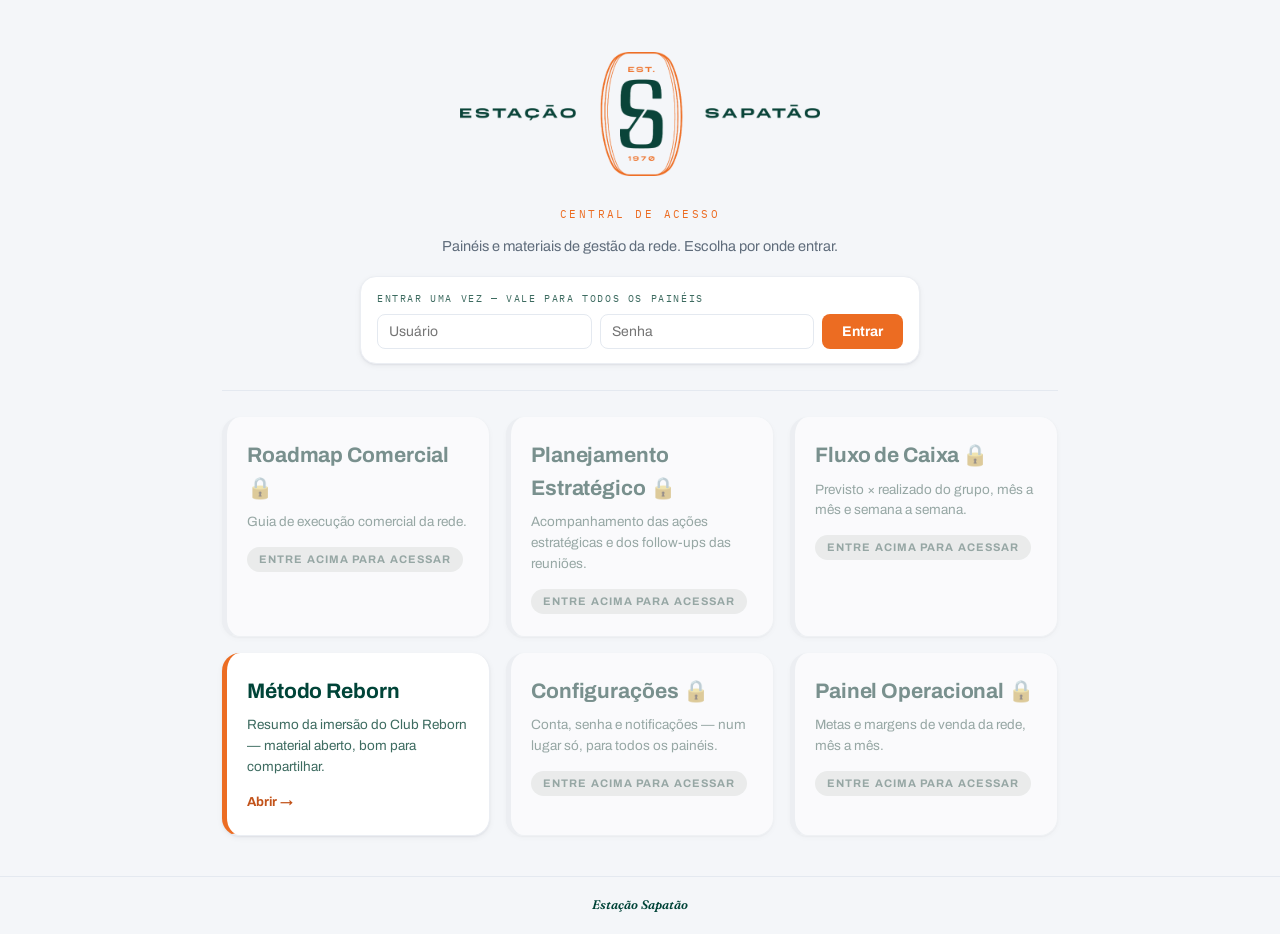
==== index.html @ 2bbc705a "feat: substitui o Painel Operacional por metas e margens do Argo Nova página com login (SAPATAO_APP=" ====
<!DOCTYPE html>
<html lang="pt-BR">
<head>
<meta charset="UTF-8">
<meta name="viewport" content="width=device-width, initial-scale=1.0">
<meta name="color-scheme" content="light">
<meta name="theme-color" content="#004438">
<title>Estação Sapatão — Central</title>
<link rel="manifest" href="manifest.json">
<link rel="apple-touch-icon" href="apple-touch-icon.png">
<meta name="apple-mobile-web-app-capable" content="yes">
<meta name="apple-mobile-web-app-status-bar-style" content="default">
<meta name="apple-mobile-web-app-title" content="Estação Sapatão">
<link rel="icon" href="data:image/svg+xml,%3Csvg xmlns=%22http://www.w3.org/2000/svg%22 viewBox=%220 0 512 512%22%3E %3Cdefs%3E %3ClinearGradient id=%22bg%22 x1=%220%22 y1=%220%22 x2=%221%22 y2=%221%22%3E %3Cstop offset=%220%22 stop-color=%22%230B5748%22/%3E %3Cstop offset=%221%22 stop-color=%22%2300332A%22/%3E %3C/linearGradient%3E %3C/defs%3E %3Crect width=%22512%22 height=%22512%22 fill=%22url(%23bg)%22/%3E %3C%21-- bussola: agulha laranja apontando o norte --%3E %3Ccircle cx=%22256%22 cy=%22256%22 r=%22164%22 fill=%22none%22 stroke=%22%23F5F3EC%22 stroke-width=%2230%22 opacity=%220.85%22/%3E %3Cpolygon points=%22256,110 312,256 200,256%22 fill=%22%23EC6C22%22/%3E %3Cpolygon points=%22256,402 200,256 312,256%22 fill=%22%23F5F3EC%22 opacity=%220.8%22/%3E %3Ccircle cx=%22256%22 cy=%22256%22 r=%2224%22 fill=%22%2300332A%22/%3E %3C/svg%3E">
<script>window.SAPATAO_APP='central';</script>
<script src="roadmap/auth.js"></script>
<link rel="preconnect" href="https://fonts.googleapis.com">
<link href="https://fonts.googleapis.com/css2?family=Fraunces:ital,opsz,wght@0,9..144,600;1,9..144,600&family=Archivo:wght@400;500;600;700&family=IBM+Plex+Mono:wght@600&display=swap" rel="stylesheet">
<style>
:root{
  color-scheme:light;
  --fundo:#EBEBEA;--card:#FFFFFF;--verde:#004438;--verde-suave:#3D6B60;
  --laranja:#EC6C22;--laranja-escuro:#C2531A;--linha:#D8D8D3;
}
*{margin:0;padding:0;box-sizing:border-box}
body{font-family:'Archivo',sans-serif;background:var(--fundo);color:var(--verde);line-height:1.55;font-size:15.5px;min-height:100vh;display:flex;flex-direction:column}
.wrap{max-width:880px;margin:0 auto;padding:44px 22px 40px;width:100%;flex:1}
.logo{display:block;width:min(360px,82%);height:auto;margin:8px auto 30px}
.eyebrow{font-family:'IBM Plex Mono',monospace;font-size:11px;letter-spacing:.22em;text-transform:uppercase;color:var(--laranja);margin-bottom:12px;text-align:center}
h1{font-family:'Fraunces',serif;font-weight:600;font-size:clamp(30px,4.6vw,46px);line-height:1.08}
h1 span{color:var(--laranja);font-style:italic}
.sub{color:var(--verde-suave);margin-top:12px;max-width:560px;font-size:14.5px;margin-left:auto;margin-right:auto;text-align:center}
.faixa{height:1px;background:var(--linha);margin:26px 0}
.login-box{background:var(--card);border:1px solid var(--linha);border-radius:12px;padding:14px 16px;margin:18px auto 0;max-width:560px}
.login-box .l{font-family:'IBM Plex Mono',monospace;font-size:10px;letter-spacing:.16em;text-transform:uppercase;color:var(--verde-suave);margin-bottom:8px}
.login-linha{display:flex;gap:8px;flex-wrap:wrap}
.login-linha input{flex:1;min-width:130px;font-family:'Archivo',sans-serif;font-size:14px;border:1px solid var(--linha);border-radius:8px;padding:9px 11px;background:#fff;color:var(--verde)}
.login-linha input:focus{outline:2px solid var(--laranja);outline-offset:1px}
.login-linha button{font-family:'Archivo',sans-serif;font-weight:700;font-size:14px;color:#fff;background:var(--laranja);border:none;border-radius:8px;padding:9px 20px;cursor:pointer}
.login-linha button:hover{background:var(--laranja-escuro)}
.login-erro{color:#8C1D18;font-size:12.5px;margin-top:8px;display:none}
.login-erro.on{display:block}
a.card.card-sem{opacity:.55;filter:grayscale(.4);pointer-events:none;border-left-color:var(--linha)}
a.card.card-sem .go{display:none}
a.card .selo-sem{display:inline-block;margin-top:14px;font-weight:700;font-size:11px;letter-spacing:.1em;text-transform:uppercase;color:var(--verde-suave);background:#E3E3E0;border-radius:20px;padding:4px 12px}
.login-ok{display:flex;align-items:center;gap:10px;flex-wrap:wrap;font-size:14px}
.login-ok[hidden],.login-box [hidden]{display:none!important}
.sino-central{position:fixed;top:16px;right:16px;z-index:70;background:#fff;border:1px solid #E4E9F0;border-radius:12px;padding:9px 11px;cursor:pointer;color:#16211C;box-shadow:0 1px 4px rgba(20,30,45,.08)}
.sino-central:hover{background:#F4F6F8}
.sino-central[hidden]{display:none}
.sino-central svg{display:block}
.login-ok .sair{font-weight:700;font-size:12.5px;color:#8C1D18;background:none;border:1px solid #E8B3AE;border-radius:14px;padding:4px 12px;cursor:pointer}
.cards{display:grid;grid-template-columns:repeat(auto-fit,minmax(260px,1fr));gap:16px;margin-top:8px}
a.card{display:block;background:var(--card);border:1px solid var(--linha);border-radius:12px;padding:22px 20px;text-decoration:none;color:var(--verde);transition:transform .15s,box-shadow .15s;border-top:4px solid var(--laranja)}
a.card:hover{transform:translateY(-3px);box-shadow:0 10px 24px rgba(0,20,15,.12)}
a.card .t{font-family:'Fraunces',serif;font-weight:600;font-size:21px;margin-bottom:8px}
a.card .d{color:var(--verde-suave);font-size:13.5px}
a.card .go{display:inline-block;margin-top:14px;font-weight:700;font-size:13px;color:var(--laranja-escuro)}
.card-off{display:block;background:var(--card);border:1px solid var(--linha);border-radius:12px;padding:22px 20px;color:var(--verde-suave);border-top:4px solid var(--linha);opacity:.75}
.card-off .t{font-family:'Fraunces',serif;font-weight:600;font-size:21px;margin-bottom:8px;color:var(--verde-suave)}
.card-off .d{font-size:13.5px}
.card-off .selo{display:inline-block;margin-top:14px;font-weight:700;font-size:11px;letter-spacing:.1em;text-transform:uppercase;color:var(--verde-suave);background:#E3E3E0;border-radius:20px;padding:4px 12px}
footer{color:var(--verde-suave);padding:18px 22px;font-size:12.5px;border-top:1px solid var(--linha);text-align:center}
footer i{font-family:'Fraunces',serif;font-weight:600;color:var(--verde)}
@media (max-width:600px){
  .wrap{padding:28px 16px 32px}
  .logo{width:min(280px,86%);margin:4px auto 24px}
  .eyebrow{font-size:10px;letter-spacing:.16em}
  .sub{font-size:14px}
  .faixa{margin:20px 0}
  a.card{padding:18px 16px}
  a.card .t{font-size:19px}
}
</style>
<link rel="stylesheet" href="tema.css">
</head>
<body>
<div class="wrap">
  <img class="logo" src="[data-uri]" alt="Estação Sapatão">
  <div class="eyebrow">Central de acesso</div>
  <p class="sub">Painéis e materiais de gestão da rede. Escolha por onde entrar.</p>
  <div class="login-box" id="login-box">
    <div class="l" id="login-titulo">Entrar uma vez — vale para todos os painéis</div>
    <div id="login-form">
      <div class="login-linha">
        <input type="text" id="lg-user" placeholder="Usuário" autocomplete="username" autocapitalize="none" spellcheck="false">
        <input type="password" id="lg-senha" placeholder="Senha" autocomplete="current-password">
        <button type="button" id="lg-entrar">Entrar</button>
      </div>
      <div class="login-erro" id="lg-erro">Usuário ou senha incorretos. Tente de novo.</div>
    </div>
    <div class="login-ok" id="login-ok" hidden>
      <span>Conectado como <b id="lg-nome">—</b></span>
      <button type="button" class="sair" onclick="window.sapataoSair()">Sair</button>
    </div>
  </div>
  <div class="faixa"></div>
  <div class="cards">
    <a class="card" href="roadmap/guia.html">
      <div class="t">Roadmap Comercial &#128274;</div>
      <div class="d">Guia de execução comercial da rede.</div>
      <span class="go">Entrar →</span>
    </a>
    <a class="card" href="estrategia/">
      <div class="t">Planejamento Estratégico &#128274;</div>
      <div class="d">Acompanhamento das ações estratégicas e dos follow-ups das reuniões.</div>
      <span class="go">Entrar →</span>
    </a>
    <a class="card" href="fluxo/">
      <div class="t">Fluxo de Caixa &#128274;</div>
      <div class="d">Previsto &times; realizado do grupo, mês a mês e semana a semana.</div>
      <span class="go">Entrar →</span>
    </a>
    <a class="card" href="roadmap/resumo.html">
      <div class="t">Método Reborn</div>
      <div class="d">Resumo da imersão do Club Reborn — material aberto, bom para compartilhar.</div>
      <span class="go">Abrir →</span>
    </a>
    <a class="card" href="configuracoes/">
      <div class="t">Configurações &#128274;</div>
      <div class="d">Conta, senha e notificações — num lugar só, para todos os painéis.</div>
      <span class="go">Entrar →</span>
    </a>
    <a class="card" href="painel-operacional.html">
      <div class="t">Painel Operacional &#128274;</div>
      <div class="d">Metas e margens de venda da rede, mês a mês.</div>
      <span class="go">Entrar &rarr;</span>
    </a>
  </div>
</div>
<button type="button" class="sino-central" id="sino-central" hidden aria-label="Notificações" title="Notificações"><svg width="16" height="16" viewBox="0 0 24 24" fill="none" stroke="currentColor" stroke-width="2" stroke-linecap="round" stroke-linejoin="round" aria-hidden="true" style="display:block"><path d="M18 8A6 6 0 0 0 6 8c0 7-3 9-3 9h18s-3-2-3-9"/><path d="M13.73 21a2 2 0 0 1-3.46 0"/></svg><span class="sino-dot" hidden>0</span></button>
<div class="notif-scrim" id="notif-scrim"></div>
<div class="notif-pane" id="notif-pane" role="dialog" aria-label="Notificações">
  <div class="notif-head"><h2>Notificações</h2><button type="button" class="notif-x" id="notif-x" aria-label="Fechar">&#10005;</button></div>
  <div class="notif-lista" id="notif-lista"><div class="notif-vazio">Carregando&hellip;</div></div>
  <div class="notif-pe"><a href="configuracoes/#notificacoes">Ativar as notificações neste aparelho &rarr;</a></div>
</div>
<footer><i>Estação Sapatão</i></footer>
<script>
(function(){
const A=window.sapataoAuth;
const form=document.getElementById('login-form'),ok=document.getElementById('login-ok');
function pinta(){
  const logado=A&&A.user;
  form.hidden=!!logado;ok.hidden=!logado;
  document.getElementById('login-titulo').textContent=logado?'Sessão ativa em todos os painéis':'Entrar uma vez — vale para todos os painéis';
  if(logado)document.getElementById('lg-nome').textContent=A.user.nome;
  aplicaAcessoCards();
}
/* cartões com cadeado: deslogado, ficam esmaecidos pedindo o login;
   logado, só esmaece o painel sem permissão (Método Reborn é sempre aberto) */
function aplicaAcessoCards(){
  const logado=!!(A&&A.user);
  [['roadmap/guia.html','roadmap'],['estrategia/','pe'],['fluxo/','fluxo'],['painel-operacional.html','operacional'],['configuracoes/','config']].forEach(function(par){
    const card=document.querySelector('a.card[href="'+par[0]+'"]');
    if(!card)return;
    const sem=!logado||(par[1]!=='config'&&!A.temAcesso(par[1]));
    card.classList.toggle('card-sem',sem);
    let selo=card.querySelector('.selo-sem');
    if(sem){
      if(!selo){selo=document.createElement('span');selo.className='selo-sem';card.appendChild(selo);}
      selo.textContent=logado?'Sem acesso — fale com o administrador':'Entre acima para acessar';
    }else if(selo)selo.remove();
  });
}
async function entrar(){
  const u=document.getElementById('lg-user').value,s=document.getElementById('lg-senha').value;
  const erro=document.getElementById('lg-erro');
  erro.classList.remove('on');
  const user=await A.login(u,s);
  if(!user){erro.classList.add('on');return;}
  document.getElementById('lg-senha').value='';
  pintaTudo();
  /* baixa a chave de publicação e a chave dos dados para este aparelho */
  try{await window.sapataoChave.busca();await window.sapataoCofre.baixaDekPeloToken();}catch(e){}
  evCache=null;pintaSinoCentral();
}
document.getElementById('lg-entrar').addEventListener('click',entrar);
document.getElementById('lg-senha').addEventListener('keydown',e=>{if(e.key==='Enter')entrar();});

/* ============ Sino da central: notificações dos dois painéis ============ */
const sinoBtn=document.getElementById('sino-central');
const notifPane=document.getElementById('notif-pane'),notifScrim=document.getElementById('notif-scrim'),notifLista=document.getElementById('notif-lista');
const API_RAIZ='https://api.github.com/repos/samuelfelipe-sketch/painel-estacao-operacional/contents/';
const LSN_PE='sapatao-notif-vistos-v1',LSN_RC='sapatao-notif-roadmap-vistos-v1';
function b64d(s){return decodeURIComponent(escape(atob(s.replace(/\s/g,''))));}
function escN(s){return (s||'').replace(/&/g,'&amp;').replace(/</g,'&lt;').replace(/>/g,'&gt;').replace(/"/g,'&quot;');}
function fmtN(iso){if(!iso)return'';const p=iso.slice(0,10).split('-');return p[2]+'/'+p[1]+'/'+p[0];}
function horaN(ord){return ord&&ord.length>10?' '+ord.slice(11,16):'';}
function hashTx(s){let h=5381;s=s||'';for(let i=0;i<s.length;i++)h=((h<<5)+h+s.charCodeAt(i))>>>0;return h;}
function lsSet(k){try{return new Set(JSON.parse(localStorage.getItem(k)||'[]'));}catch(e){return new Set();}}
function chaveDe(x){return x.painel==='pe'&&x.tp==='f'?(x.id+'|'+x.data+'|'+(x.por||'')+'|'+hashTx(x.txt)):(x.tp+'|'+x.id+'|'+x.data+'|'+(x.por||''));}
function minhaN(x){return !!(A&&A.user&&x.por&&x.por===A.user.nome);}
async function pegaDoc(path){
  /* raw primeiro: leitura pública não conta no limite da API do GitHub */
  let doc=null;
  try{
    const rr=await fetch('https://raw.githubusercontent.com/samuelfelipe-sketch/painel-estacao-operacional/main/'+path+'?t='+Date.now(),{cache:'no-store'});
    if(rr.ok)doc=await rr.json();
  }catch(e){}
  if(!doc){
    const r=await fetch(API_RAIZ+path+'?ref=main&t='+Date.now(),{headers:{'Accept':'application/vnd.github+json'},cache:'no-store'});
    if(!r.ok)throw new Error('HTTP '+r.status);
    const j=await r.json();
    doc=JSON.parse(b64d(j.content));
  }
  if(doc&&doc.enc===1){
    if(!window.sapataoCofre.dek())await window.sapataoCofre.baixaDekPeloToken();
    doc=await window.sapataoCofre.decifra(doc);
    if(!doc)throw new Error('sem-chave');
  }
  return doc;
}
let evCache=null;
async function eventosTodos(){
  if(evCache)return evCache;
  const out={lista:[],pe:false,rc:false,trave:false};
  if(!(A&&A.user))return out;
  if(A.temAcesso('pe')){
    try{
      const ex=await pegaDoc('estrategia/pe-execucoes.json');
      const ct=await pegaDoc('estrategia/pe-conteudo.json');
      const tit={};((ct&&ct.dados&&ct.dados.ACOES)||[]).forEach(a=>tit[a.id]=a.acao);
      const base={};
      const seed=(ct&&ct.dados&&ct.dados.SEED)||{};
      Object.keys(seed).forEach(id=>base[id]=seed[id]);
      Object.keys((ex&&ex.dados)||{}).forEach(id=>base[id]=ex.dados[id]);
      Object.keys(base).forEach(id=>{
        const e=base[id]||{};
        (e.followups||[]).forEach(f=>{if(!f.apagado)out.lista.push({painel:'pe',id:+id,tit:tit[id]||'',data:f.data,por:f.por||'',txt:f.texto,tp:'f',ord:f.em||f.data});});
        if(e.status==='concluido'&&e.dataConclusao)out.lista.push({painel:'pe',id:+id,tit:tit[id]||'',data:e.dataConclusao,por:e.concluidaPor||'',txt:'Ação concluída ✓',tp:'c',ord:e.concluidaEm||e.dataConclusao});
        (e.renegs||[]).forEach(r=>{if(r.em)out.lista.push({painel:'pe',id:+id,tit:tit[id]||'',data:r.em,por:r.por||'',txt:'Prazo renegociado para '+fmtN(r.para),tp:'r',ord:r.h||r.em});});
      });
      out.pe=true;
    }catch(e){if(e.message==='sem-chave')out.trave=true;}
  }
  if(A.temAcesso('roadmap')){
    try{
      const ex=await pegaDoc('roadmap/execucoes.json');
      const ct=await pegaDoc('roadmap/guia-conteudo.json');
      const tit={};((ct&&ct.dados&&ct.dados.ACOES)||[]).forEach(a=>tit[a.id]=a.acao);
      const base={};
      Object.keys((ct&&ct.dados&&ct.dados.EXECUCOES)||{}).forEach(id=>base[id]=Object.assign({},ct.dados.EXECUCOES[id]));
      Object.keys((ex&&ex.dados)||{}).forEach(id=>base[id]=Object.assign(base[id]||{},ex.dados[id]));
      /* novas seguem a numeração sequencial das oficiais (18, 19…) — mesma
         conta do Guia, para dados antigos ainda gravados com 101+ */
      const novasL=((ex&&ex.novas)||[]).filter(n=>n&&n.id&&n.criadaEm).slice()
        .sort((a,b)=>((a.em||a.criadaEm||'')+'').localeCompare((b.em||b.criadaEm||'')+'')||a.id-b.id);
      let prox=18;
      novasL.forEach(n=>{
        if(n.id!==prox&&base[n.id]!==undefined&&base[prox]===undefined){base[prox]=base[n.id];delete base[n.id];}
        n.id=prox;prox++;
      });
      Object.keys(base).forEach(id=>{
        const e=base[id]||{};
        const nv=novasL.find(n=>n.id===+id);
        if(e.status==='concluido'&&e.data)out.lista.push({painel:'rc',id:+id,tit:tit[id]||(nv&&nv.acao)||'',data:e.data,por:e.por||'',txt:'Ação concluída ✓',tp:'c',ord:e.quando||e.data});
      });
      novasL.forEach(n=>out.lista.push({painel:'rc',id:n.id,tit:n.acao||'',data:n.criadaEm,por:n.por||'',txt:'Ação nova adicionada ao plano',tp:'n',ord:n.em||n.criadaEm}));
      out.rc=true;
    }catch(e){if(e.message==='sem-chave')out.trave=true;}
  }
  out.lista.sort((x,y)=>(y.ord||'').localeCompare(x.ord||'')||y.id-x.id);
  if(out.pe||out.rc)evCache=out; /* sem dados (rede/chave), tenta de novo na próxima */
  return out;
}
function naoLidas(ev){
  const vPE=lsSet(LSN_PE),vRC=lsSet(LSN_RC);
  return ev.lista.filter(x=>!minhaN(x)&&!(x.painel==='pe'?vPE:vRC).has(chaveDe(x))).length;
}
async function pintaSinoCentral(){
  if(!(A&&A.user))return;
  try{
    const ev=await eventosTodos();
    const n=naoLidas(ev);
    document.querySelectorAll('.sino-dot').forEach(d=>{d.hidden=!n;d.textContent=n>99?'99+':n;});
  }catch(e){}
}
function renderNotifsCentral(ev){
  const vPE=lsSet(LSN_PE),vRC=lsSet(LSN_RC);
  if(ev.trave&&!ev.lista.length){notifLista.innerHTML='<div class="notif-vazio">Este aparelho ainda não tem a chave dos dados. Saia e entre com a senha para destravar.</div>';return;}
  if(!ev.lista.length){notifLista.innerHTML='<div class="notif-vazio">Nenhuma novidade ainda. Follow-ups, conclusões e ações novas aparecem aqui.</div>';return;}
  notifLista.innerHTML=ev.lista.map(x=>'<div class="notif-item'+((vPE&&(x.painel==='pe'?vPE:vRC).has(chaveDe(x))||minhaN(x))?'':' nova')+'" data-painel="'+x.painel+'" role="button" tabindex="0">'
    +'<div class="notif-meta">'+fmtN(x.data)+horaN(x.ord)+(x.por?' — '+escN(x.por):'')+'</div>'
    +'<div class="notif-acao">'+(x.painel==='pe'?'Planejamento Estratégico':'Roadmap Comercial')+' · Ação '+x.id+(x.tit?' · '+escN(x.tit):'')+'</div>'
    +'<div class="notif-txt">'+escN(x.txt)+'</div></div>').join('');
}
async function abreNotifsCentral(){
  notifPane.classList.add('aberta');notifScrim.classList.add('aberta');
  notifLista.innerHTML='<div class="notif-vazio">Carregando&hellip;</div>';
  const ev=await eventosTodos();
  renderNotifsCentral(ev);
  try{
    if(ev.pe)localStorage.setItem(LSN_PE,JSON.stringify(ev.lista.filter(x=>x.painel==='pe').map(chaveDe)));
    if(ev.rc)localStorage.setItem(LSN_RC,JSON.stringify(ev.lista.filter(x=>x.painel==='rc').map(chaveDe)));
  }catch(e){}
  document.querySelectorAll('.sino-dot').forEach(d=>{d.hidden=true;});
}
function fechaNotifsCentral(){notifPane.classList.remove('aberta');notifScrim.classList.remove('aberta');}
sinoBtn.addEventListener('click',abreNotifsCentral);
document.getElementById('notif-x').addEventListener('click',fechaNotifsCentral);
notifScrim.addEventListener('click',fechaNotifsCentral);
notifLista.addEventListener('click',ev=>{
  const it=ev.target.closest('.notif-item');if(!it||!it.dataset.painel)return;
  location.href=it.dataset.painel==='pe'?'estrategia/#notificacoes':'roadmap/guia.html#notificacoes';
});
const _pintaBase=pinta;
function pintaTudo(){_pintaBase();sinoBtn.hidden=!(A&&A.user);if(A&&A.user)pintaSinoCentral();}
pintaTudo();
document.addEventListener('sapatao-auth',pintaTudo);
})();
</script>
</body>
</html>
---- tema.css ----
/* ============================================================
   Tema Dashboard — Estação Sapatão
   Carregado DEPOIS do <style> de cada página: aproxima a central,
   as configurações, o Roadmap Comercial, o Planejamento Estratégico
   e o Plano de Ação do visual do dashboard.estacaosapatao.com.br.
   ============================================================ */
:root{
  --fundo:#F4F6F9;
  --linha:#E4E9F0;
  --tinta:#16211C;        /* títulos e números */
  --tinta-suave:#5F6C7B;  /* subtítulos e textos de apoio */
  --sombra:0 1px 2px rgba(16,24,40,.06),0 2px 6px rgba(16,24,40,.05);
}
body{background:var(--fundo);color:var(--tinta)}

/* ---------- cartões: brancos, bem arredondados, sombra suave ---------- */
.card,details.card,.login-box{border:1px solid #EBEEF3;border-radius:16px;box-shadow:var(--sombra)}
a.card,.card-off{border:1px solid #EBEEF3;border-radius:18px;border-top:none;box-shadow:var(--sombra)}
a.card{border-left:5px solid var(--laranja)}
.card-off{border-left:5px solid var(--linha)}
a.card:hover{box-shadow:0 10px 24px rgba(16,24,40,.10)}

/* ---------- títulos sem serifa, escuros (como no dashboard) ---------- */
h1{font-family:'Archivo',sans-serif;font-weight:800;letter-spacing:-.01em;color:var(--tinta);font-size:clamp(20px,6.5vw,42px);white-space:nowrap}
h1 span{color:var(--laranja);font-style:normal}
h2{font-family:'Archivo',sans-serif;font-weight:700;font-size:24px;letter-spacing:-.005em;color:var(--tinta)}
a.card .t,.card-off .t{font-family:'Archivo',sans-serif;font-weight:700;letter-spacing:-.005em}
.sub,.lead{color:var(--tinta-suave)}

/* rótulos de seção em mono, cinza-azulado ("RITMO MENSAL") */
h3{font-family:'IBM Plex Mono',monospace;font-weight:600;font-size:12px;letter-spacing:.18em;color:var(--tinta-suave);border-bottom:none;padding-bottom:0}

/* ---------- tabelas: cabeçalho verde-escuro, números escuros ---------- */
th{background:var(--verde);color:#fff;font-family:'IBM Plex Mono',monospace;font-weight:600;font-size:10.5px;letter-spacing:.14em;border-bottom:none;padding:10px}
th:first-child{border-radius:10px 0 0 0}
th:last-child{border-radius:0 10px 0 0}
th.th-sort:hover{background:var(--verde-escuro)}
th.th-sort .seta{color:#FFD9BE}
td{color:var(--tinta);border-bottom:1px solid #EEF1F5}

/* ---------- pílulas e selos ---------- */
.pill,.flag,.tag-late,.selo{border-radius:999px;font-weight:700}

/* ---------- KPIs do hero: borda lateral colorida, valor escuro ---------- */
.bomba{border:1px solid #EBEEF3;border-left:5px solid var(--laranja);border-radius:14px;box-shadow:var(--sombra)}
.bomba::before{display:none}
.bomba .lbl{color:var(--tinta-suave)}
.bomba .val{color:var(--tinta)}
.bomba .val small{color:var(--tinta-suave)}

/* ---------- topbar (celular): branca, botão de menu quadrado arredondado ---------- */
.topbar{background:#fff;color:var(--tinta);box-shadow:0 1px 0 #E9EDF2}
.topbar img{display:none} /* o logo horizontal é claro — some no fundo branco */
.topbar .t{font-family:'Archivo',sans-serif;font-weight:700;color:var(--tinta)}
.topbar .t i{color:inherit;font-style:normal}
.topbar button{background:#fff;border:1px solid #E4E9F0;border-radius:12px;color:var(--tinta);box-shadow:var(--sombra)}

/* ---------- menu lateral: logo 20% menor ---------- */
.brand .placa img{max-width:157px}
/* ---------- menu lateral: item ativo em pílula clara ---------- */
.nav-link{border-left:none;border-radius:0 999px 999px 0;margin-right:12px}
.nav-link.active{background:rgba(255,255,255,.12);color:#fff}

/* ---------- botões e chips ---------- */
.btn-print,.ord-btn,.sync-chip{border-radius:14px}
/* atalhos "Abrir Plano de Ação" / "Abrir Ações Estratégicas" no estilo dos
   botões da barra: brancos, quadrados arredondados, sombra suave
   (o !important vence os estilos inline que vêm no conteúdo cifrado) */
.km-btn,button[data-vai]{background:#fff!important;border:1px solid #E4E9F0!important;border-radius:14px!important;color:var(--verde)!important;font-weight:700!important;box-shadow:var(--sombra);padding:13px 26px!important}
.km-btn:hover,button[data-vai]:hover{background:#F7F9FB!important}
.km-btn:active,button[data-vai]:active{background:#EFF2F6!important}
.cfg-btn,.sn-campo,.cfg-token{border-radius:10px}

/* ---------- impressão continua limpa ---------- */
@media print{
  body{background:#fff}
  .card,details.card,a.card,.bomba{box-shadow:none}
}

/* ---------- painel de notificações (sino dos painéis) ---------- */
.notif-scrim{position:fixed;inset:0;background:rgba(15,25,20,.45);z-index:80;display:none}
.notif-scrim.aberta{display:block}
.notif-pane{position:fixed;z-index:81;top:0;right:0;bottom:0;width:min(430px,100%);background:#F4F6F9;box-shadow:-8px 0 30px rgba(20,30,45,.18);display:none;flex-direction:column}
.notif-pane.aberta{display:flex}
.notif-head{display:flex;align-items:center;gap:10px;padding:16px 18px;background:#fff;border-bottom:1px solid #E4E9F0}
.notif-head h2{font-family:'Archivo',sans-serif;font-weight:800;font-size:18px;color:#16211C;margin:0;flex:1}
.notif-x{background:#fff;border:1px solid #E4E9F0;border-radius:10px;font-size:15px;line-height:1;padding:6px 11px;cursor:pointer;color:#16211C}
.notif-lista{flex:1;overflow-y:auto;padding:14px 16px}
.notif-item{background:#fff;border:1px solid #E4E9F0;border-radius:14px;padding:12px 14px;margin-bottom:10px;box-shadow:0 1px 4px rgba(20,30,45,.05);cursor:pointer}
.notif-item:hover{border-color:#C9D2DC}
.notif-item.nova{border-left:4px solid var(--laranja,#EC6C22)}
.notif-meta{font-family:'IBM Plex Mono',monospace;font-size:11.5px;color:#5F6C7B;margin-bottom:5px}
.notif-acao{font-family:'Archivo',sans-serif;font-weight:700;font-size:13.5px;color:var(--verde,#004438);margin-bottom:4px}
.notif-txt{font-size:13.5px;color:#16211C;white-space:pre-wrap}
.notif-vazio{color:#5F6C7B;text-align:center;padding:30px 10px}
.notif-pe{padding:12px 16px;background:#fff;border-top:1px solid #E4E9F0;font-size:13px}
.notif-pe a{color:var(--verde,#004438);font-weight:600}
.sino-b{position:relative}
.sino-dot{position:absolute;top:-6px;right:-6px;min-width:18px;height:18px;border-radius:9px;background:var(--laranja,#EC6C22);color:#fff;font-family:'IBM Plex Mono',monospace;font-size:11px;font-weight:700;display:flex;align-items:center;justify-content:center;padding:0 4px;pointer-events:none}
.sino-dot[hidden]{display:none}

/* ---------- iPad com o site instalado como app ---------- */
/* o iPadOS desenha os controles da janela (as três bolinhas) por cima do
   canto superior esquerdo — a classe app-janela (posta pelo auth.js) abre
   espaço para o botão de voltar em todas as barras */
html.app-janela .topbar{padding-left:92px}
html.app-janela .btn-voltar{left:92px}

/* KPIs do topo são atalhos clicáveis */
#hero-bombas .bomba{cursor:pointer;transition:border-color .15s,transform .12s}
#hero-bombas .bomba:hover{border-color:var(--laranja,#EC6C22);transform:translateY(-1px)}
.sync-chip[hidden]{display:none}
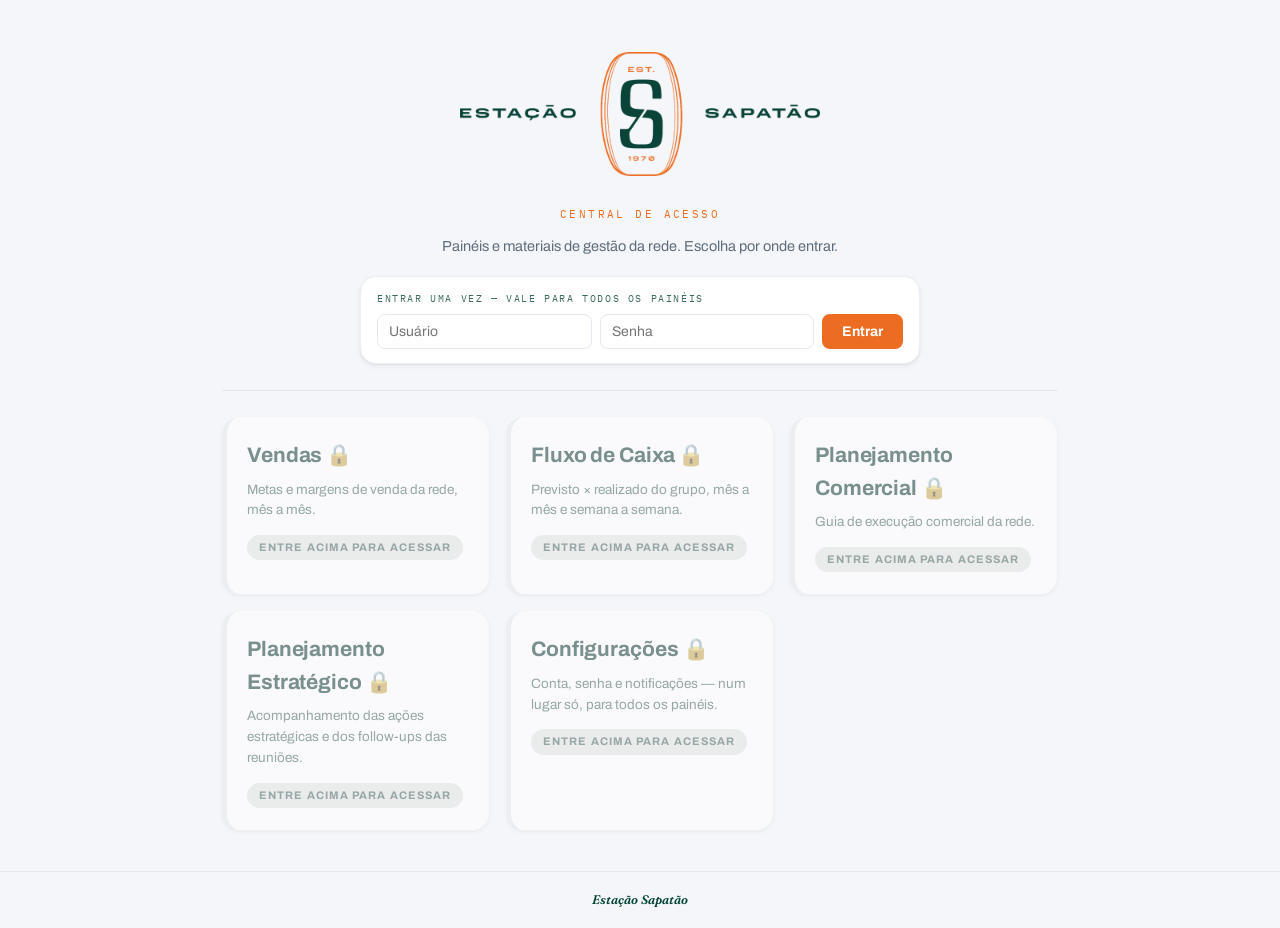
==== commit 20970193: "feat: central reordenada — Vendas, Fluxo, Planejamento Comercial, PE, Configurações - index.html: ca" ====
--- a/index.html
+++ b/index.html
@@ -96,8 +96,18 @@
   </div>
   <div class="faixa"></div>
   <div class="cards">
+    <a class="card" href="painel-operacional.html">
+      <div class="t">Vendas &#128274;</div>
+      <div class="d">Metas e margens de venda da rede, mês a mês.</div>
+      <span class="go">Entrar &rarr;</span>
+    </a>
+    <a class="card" href="fluxo/">
+      <div class="t">Fluxo de Caixa &#128274;</div>
+      <div class="d">Previsto &times; realizado do grupo, mês a mês e semana a semana.</div>
+      <span class="go">Entrar →</span>
+    </a>
     <a class="card" href="roadmap/guia.html">
-      <div class="t">Roadmap Comercial &#128274;</div>
+      <div class="t">Planejamento Comercial &#128274;</div>
       <div class="d">Guia de execução comercial da rede.</div>
       <span class="go">Entrar →</span>
     </a>
@@ -106,25 +116,10 @@
       <div class="d">Acompanhamento das ações estratégicas e dos follow-ups das reuniões.</div>
       <span class="go">Entrar →</span>
     </a>
-    <a class="card" href="fluxo/">
-      <div class="t">Fluxo de Caixa &#128274;</div>
-      <div class="d">Previsto &times; realizado do grupo, mês a mês e semana a semana.</div>
-      <span class="go">Entrar →</span>
-    </a>
-    <a class="card" href="roadmap/resumo.html">
-      <div class="t">Método Reborn</div>
-      <div class="d">Resumo da imersão do Club Reborn — material aberto, bom para compartilhar.</div>
-      <span class="go">Abrir →</span>
-    </a>
     <a class="card" href="configuracoes/">
       <div class="t">Configurações &#128274;</div>
       <div class="d">Conta, senha e notificações — num lugar só, para todos os painéis.</div>
       <span class="go">Entrar →</span>
-    </a>
-    <a class="card" href="painel-operacional.html">
-      <div class="t">Painel Operacional &#128274;</div>
-      <div class="d">Metas e margens de venda da rede, mês a mês.</div>
-      <span class="go">Entrar &rarr;</span>
     </a>
   </div>
 </div>
@@ -282,7 +277,7 @@
   if(!ev.lista.length){notifLista.innerHTML='<div class="notif-vazio">Nenhuma novidade ainda. Follow-ups, conclusões e ações novas aparecem aqui.</div>';return;}
   notifLista.innerHTML=ev.lista.map(x=>'<div class="notif-item'+((vPE&&(x.painel==='pe'?vPE:vRC).has(chaveDe(x))||minhaN(x))?'':' nova')+'" data-painel="'+x.painel+'" role="button" tabindex="0">'
     +'<div class="notif-meta">'+fmtN(x.data)+horaN(x.ord)+(x.por?' — '+escN(x.por):'')+'</div>'
-    +'<div class="notif-acao">'+(x.painel==='pe'?'Planejamento Estratégico':'Roadmap Comercial')+' · Ação '+x.id+(x.tit?' · '+escN(x.tit):'')+'</div>'
+    +'<div class="notif-acao">'+(x.painel==='pe'?'Planejamento Estratégico':'Planejamento Comercial')+' · Ação '+x.id+(x.tit?' · '+escN(x.tit):'')+'</div>'
     +'<div class="notif-txt">'+escN(x.txt)+'</div></div>').join('');
 }
 async function abreNotifsCentral(){
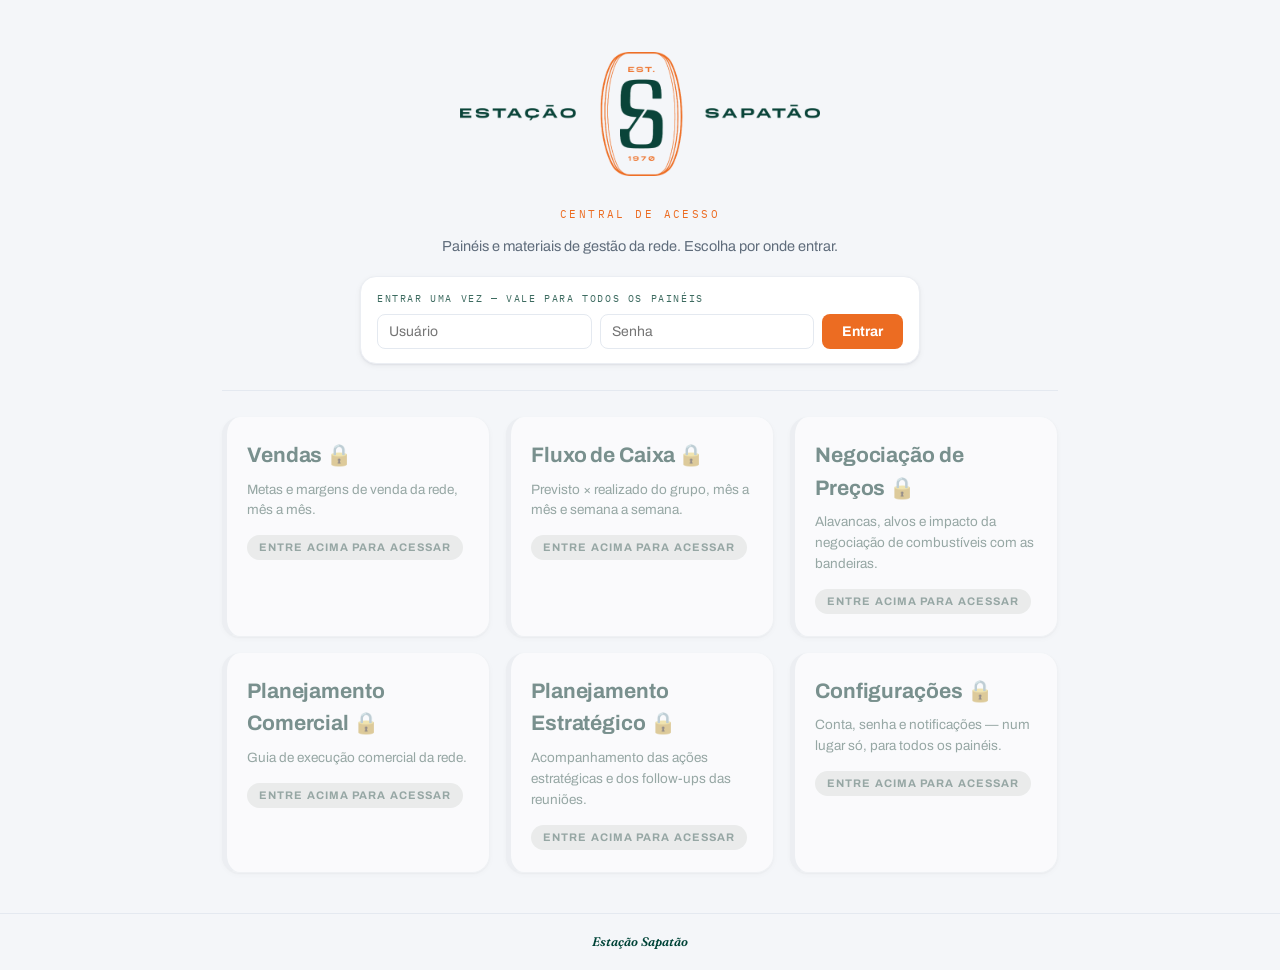
==== commit d115845d: "feat: painel Negociação de Preços (ferramenta HTML cifrada, mesmo desenho do Fluxo) Novo app negocia" ====
--- a/index.html
+++ b/index.html
@@ -23,7 +23,7 @@
   --laranja:#EC6C22;--laranja-escuro:#C2531A;--linha:#D8D8D3;
 }
 *{margin:0;padding:0;box-sizing:border-box}
-body{font-family:'Archivo',sans-serif;background:var(--fundo);color:var(--verde);line-height:1.55;font-size:15.5px;min-height:100vh;display:flex;flex-direction:column}
+body{font-family:'Archivo',sans-serif;background:var(--fundo);color:var(--verde);line-height:1.55;font-size:15.5px;min-height:calc(100vh / var(--zoom,1));display:flex;flex-direction:column}
 .wrap{max-width:880px;margin:0 auto;padding:44px 22px 40px;width:100%;flex:1}
 .logo{display:block;width:min(360px,82%);height:auto;margin:8px auto 30px}
 .eyebrow{font-family:'IBM Plex Mono',monospace;font-size:11px;letter-spacing:.22em;text-transform:uppercase;color:var(--laranja);margin-bottom:12px;text-align:center}
@@ -106,6 +106,11 @@
       <div class="d">Previsto &times; realizado do grupo, mês a mês e semana a semana.</div>
       <span class="go">Entrar →</span>
     </a>
+    <a class="card" href="negociacao/">
+      <div class="t">Negociação de Preços &#128274;</div>
+      <div class="d">Alavancas, alvos e impacto da negociação de combustíveis com as bandeiras.</div>
+      <span class="go">Entrar →</span>
+    </a>
     <a class="card" href="roadmap/guia.html">
       <div class="t">Planejamento Comercial &#128274;</div>
       <div class="d">Guia de execução comercial da rede.</div>
@@ -146,7 +151,7 @@
    logado, só esmaece o painel sem permissão (Método Reborn é sempre aberto) */
 function aplicaAcessoCards(){
   const logado=!!(A&&A.user);
-  [['roadmap/guia.html','roadmap'],['estrategia/','pe'],['fluxo/','fluxo'],['painel-operacional.html','operacional'],['configuracoes/','config']].forEach(function(par){
+  [['roadmap/guia.html','roadmap'],['estrategia/','pe'],['fluxo/','fluxo'],['negociacao/','negociacao'],['painel-operacional.html','operacional'],['configuracoes/','config']].forEach(function(par){
     const card=document.querySelector('a.card[href="'+par[0]+'"]');
     if(!card)return;
     const sem=!logado||(par[1]!=='config'&&!A.temAcesso(par[1]));
--- a/tema.css
+++ b/tema.css
@@ -110,3 +110,19 @@
 #hero-bombas .bomba{cursor:pointer;transition:border-color .15s,transform .12s}
 #hero-bombas .bomba:hover{border-color:var(--laranja,#EC6C22);transform:translateY(-1px)}
 .sync-chip[hidden]{display:none}
+
+/* ---------- telas largas: densidade ----------
+   O site foi desenhado para ~1280–1440px; em monitores maiores tudo cresce
+   demais. O zoom escala a página inteira (fontes, cartões, gráficos e o
+   iframe do Fluxo) sem reescrever cada regra em px. --zoom-tela vem da
+   largura; --zoom-usuario é a escolha por aparelho (Configurações →
+   "Tamanho na tela", gravada pelo auth.js), porque a largura em px não
+   diz o tamanho físico do monitor. O produto fica em --zoom porque, sob
+   zoom, 100vh passa a valer viewport×zoom: as alturas de tela (menu
+   lateral, iframe) dividem por ele. */
+:root{--zoom-tela:1;--zoom:calc(var(--zoom-tela) * var(--zoom-usuario,1))}
+@media (min-width:1500px){:root{--zoom-tela:.85}}
+@media (min-width:1800px){:root{--zoom-tela:.78}}
+@media (min-width:2200px){:root{--zoom-tela:.72}}
+@media print{:root{--zoom-tela:1;--zoom-usuario:1}}
+body{zoom:var(--zoom)}
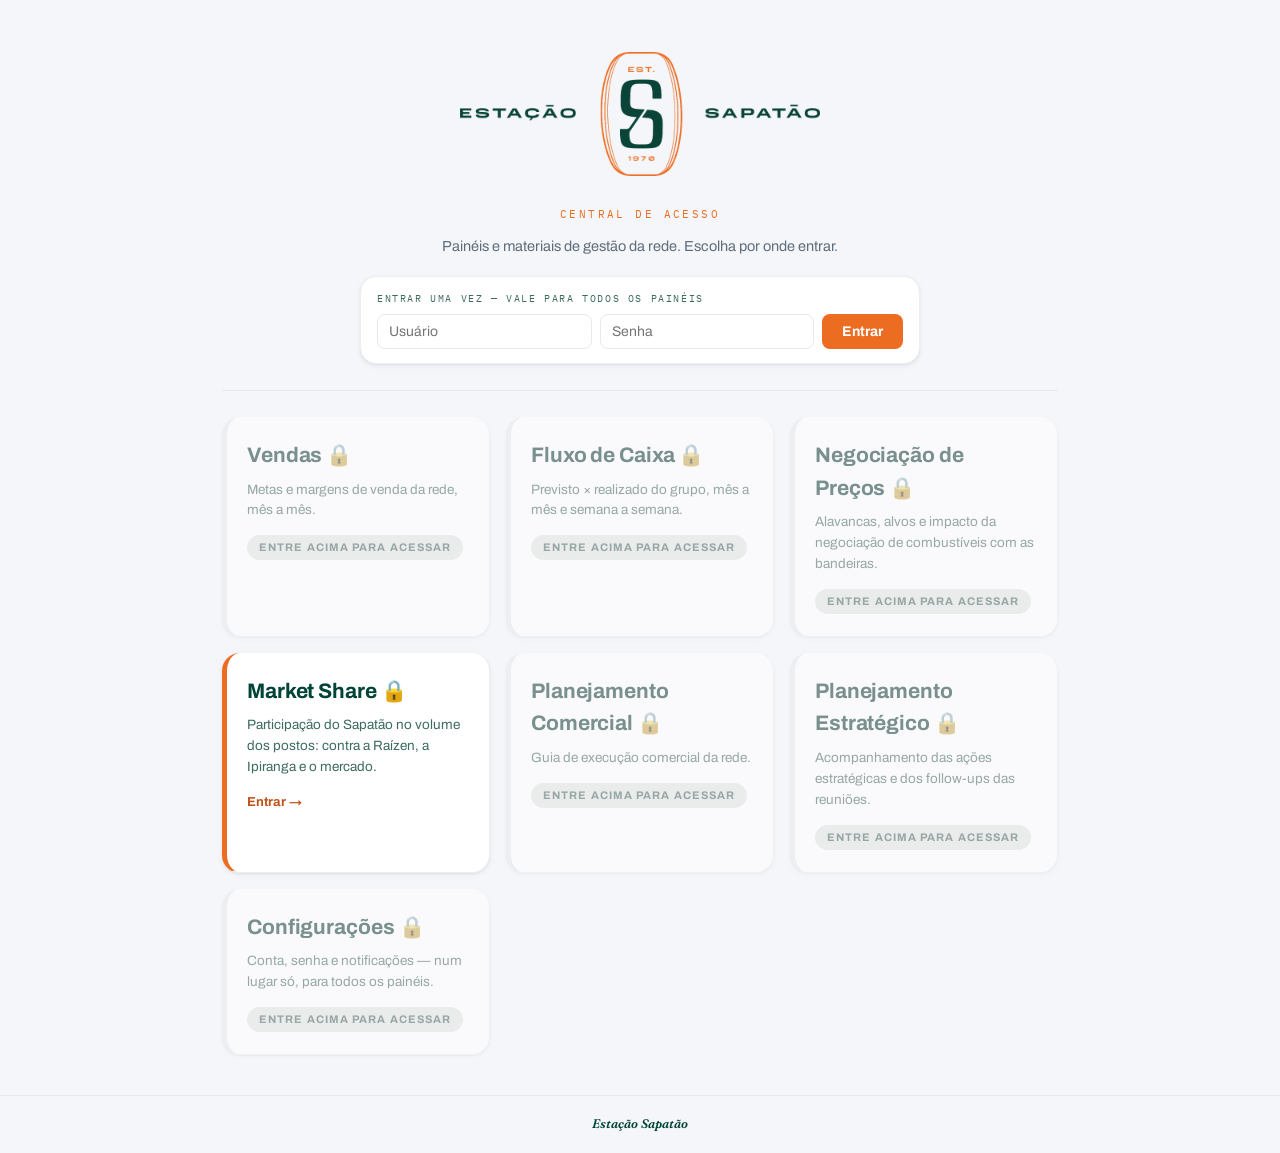
==== commit 7b30b76e: "feat: painel Market Share — participação do Sapatão contra Raízen, Ipiranga e o mercado - mercado/: " ====
--- a/index.html
+++ b/index.html
@@ -109,6 +109,11 @@
     <a class="card" href="negociacao/">
       <div class="t">Negociação de Preços &#128274;</div>
       <div class="d">Alavancas, alvos e impacto da negociação de combustíveis com as bandeiras.</div>
+      <span class="go">Entrar →</span>
+    </a>
+    <a class="card" href="mercado/">
+      <div class="t">Market Share &#128274;</div>
+      <div class="d">Participação do Sapatão no volume dos postos: contra a Raízen, a Ipiranga e o mercado.</div>
       <span class="go">Entrar →</span>
     </a>
     <a class="card" href="roadmap/guia.html">
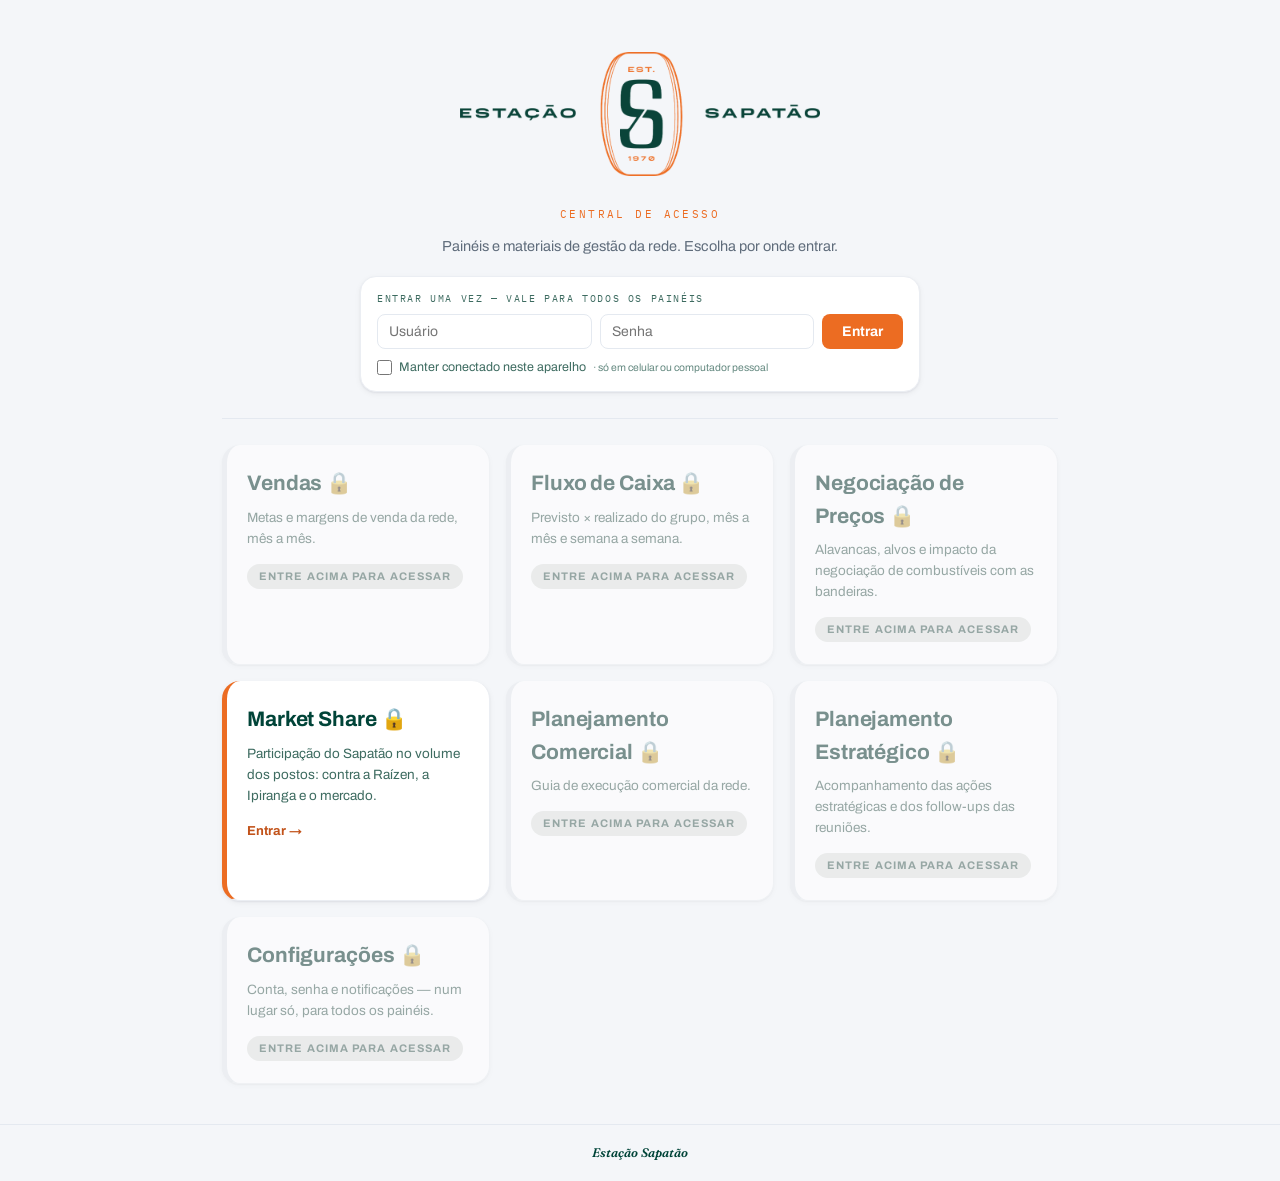
==== commit 0c7e3f7c: "fix: correções de segurança do painel (fase 1) - telas: escape dos campos de ações novas, datas e no" ====
--- a/index.html
+++ b/index.html
@@ -34,6 +34,9 @@
 .login-box{background:var(--card);border:1px solid var(--linha);border-radius:12px;padding:14px 16px;margin:18px auto 0;max-width:560px}
 .login-box .l{font-family:'IBM Plex Mono',monospace;font-size:10px;letter-spacing:.16em;text-transform:uppercase;color:var(--verde-suave);margin-bottom:8px}
 .login-linha{display:flex;gap:8px;flex-wrap:wrap}
+.login-lembrar{display:flex;align-items:center;gap:7px;font-size:12.5px;color:var(--verde-suave,#5F6C7B);margin-top:9px;cursor:pointer}
+.login-lembrar input{accent-color:#004438;width:15px;height:15px;margin:0}
+.login-lembrar small{opacity:.8}
 .login-linha input{flex:1;min-width:130px;font-family:'Archivo',sans-serif;font-size:14px;border:1px solid var(--linha);border-radius:8px;padding:9px 11px;background:#fff;color:var(--verde)}
 .login-linha input:focus{outline:2px solid var(--laranja);outline-offset:1px}
 .login-linha button{font-family:'Archivo',sans-serif;font-weight:700;font-size:14px;color:#fff;background:var(--laranja);border:none;border-radius:8px;padding:9px 20px;cursor:pointer}
@@ -87,6 +90,7 @@
         <input type="password" id="lg-senha" placeholder="Senha" autocomplete="current-password">
         <button type="button" id="lg-entrar">Entrar</button>
       </div>
+      <label class="login-lembrar"><input type="checkbox" id="lg-lembrar"> Manter conectado neste aparelho <small>· só em celular ou computador pessoal</small></label>
       <div class="login-erro" id="lg-erro">Usuário ou senha incorretos. Tente de novo.</div>
     </div>
     <div class="login-ok" id="login-ok" hidden>
@@ -172,10 +176,12 @@
   const u=document.getElementById('lg-user').value,s=document.getElementById('lg-senha').value;
   const erro=document.getElementById('lg-erro');
   erro.classList.remove('on');
-  const user=await A.login(u,s);
+  const user=await A.login(u,s,document.getElementById('lg-lembrar').checked);
   if(!user){erro.classList.add('on');return;}
   document.getElementById('lg-senha').value='';
   pintaTudo();
+  /* senha provisória do administrador: primeiro a pessoa cria a dela */
+  if(user.trocar){try{await window.sapataoChave.busca();}catch(e){}location.href='configuracoes/#minha-senha';return;}
   /* baixa a chave de publicação e a chave dos dados para este aparelho */
   try{await window.sapataoChave.busca();await window.sapataoCofre.baixaDekPeloToken();}catch(e){}
   evCache=null;pintaSinoCentral();
@@ -189,9 +195,9 @@
 const API_RAIZ='https://api.github.com/repos/samuelfelipe-sketch/painel-estacao-operacional/contents/';
 const LSN_PE='sapatao-notif-vistos-v1',LSN_RC='sapatao-notif-roadmap-vistos-v1';
 function b64d(s){return decodeURIComponent(escape(atob(s.replace(/\s/g,''))));}
-function escN(s){return (s||'').replace(/&/g,'&amp;').replace(/</g,'&lt;').replace(/>/g,'&gt;').replace(/"/g,'&quot;');}
-function fmtN(iso){if(!iso)return'';const p=iso.slice(0,10).split('-');return p[2]+'/'+p[1]+'/'+p[0];}
-function horaN(ord){return ord&&ord.length>10?' '+ord.slice(11,16):'';}
+function escN(s){return String(s==null?'':s).replace(/&/g,'&amp;').replace(/</g,'&lt;').replace(/>/g,'&gt;').replace(/"/g,'&quot;');}
+function fmtN(iso){if(!iso)return'';const p=String(iso).slice(0,10).split('-');return escN(p[2]+'/'+p[1]+'/'+p[0]);}
+function horaN(ord){return ord&&ord.length>10?' '+escN(String(ord).slice(11,16)):'';}
 function hashTx(s){let h=5381;s=s||'';for(let i=0;i<s.length;i++)h=((h<<5)+h+s.charCodeAt(i))>>>0;return h;}
 function lsSet(k){try{return new Set(JSON.parse(localStorage.getItem(k)||'[]'));}catch(e){return new Set();}}
 function chaveDe(x){return x.painel==='pe'&&x.tp==='f'?(x.id+'|'+x.data+'|'+(x.por||'')+'|'+hashTx(x.txt)):(x.tp+'|'+x.id+'|'+x.data+'|'+(x.por||''));}
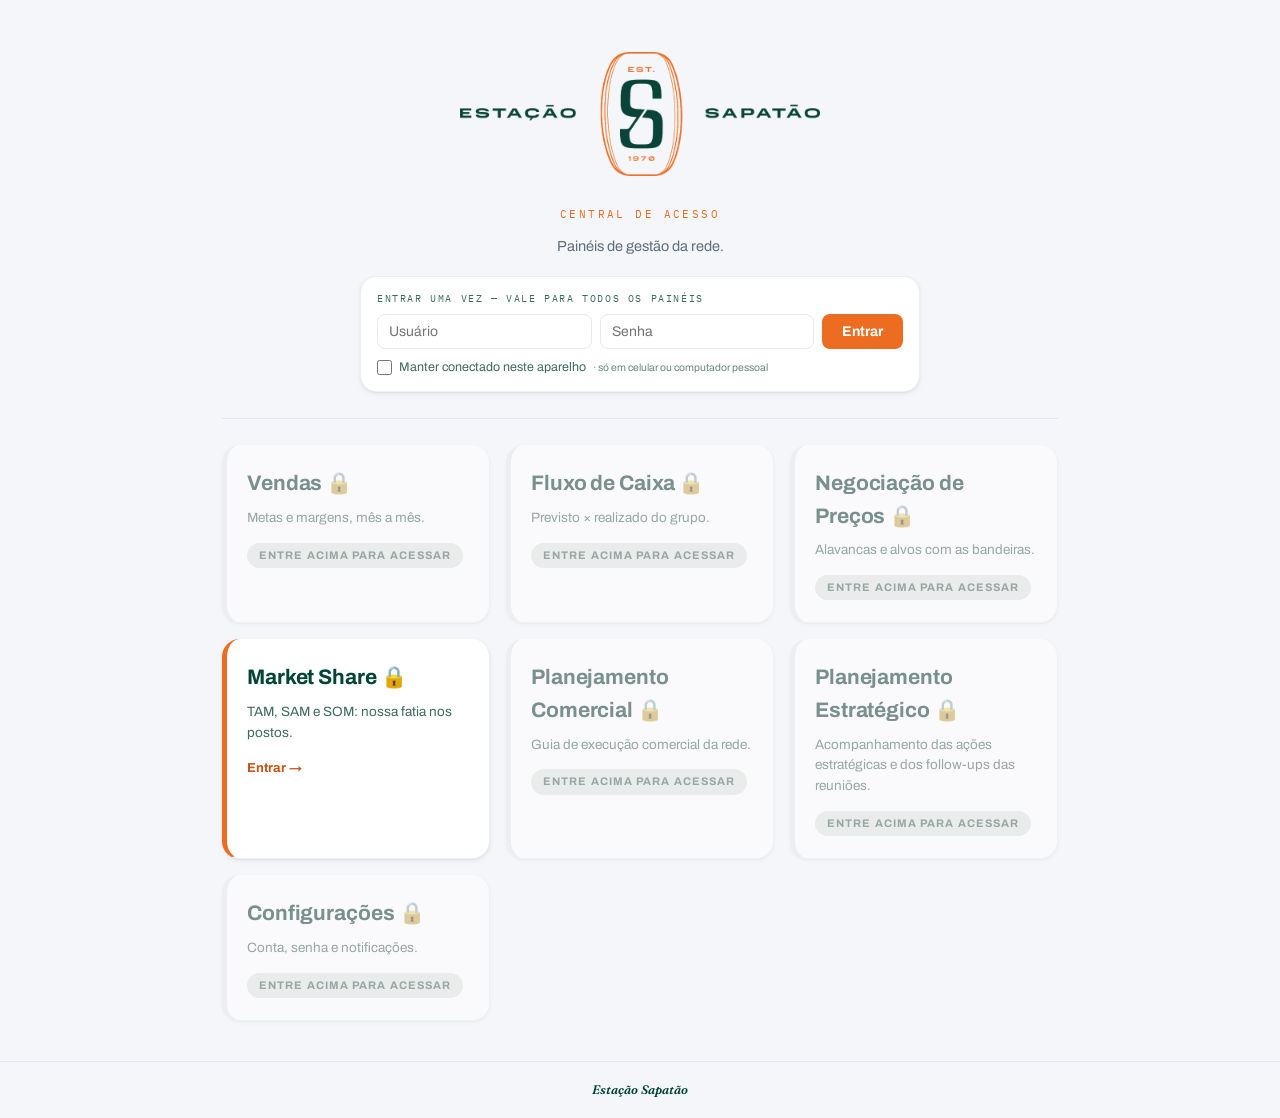
==== commit 3067f0ee: "feat: revisão de texto dos painéis (menos explicação na tela) Central, Configurações, Vendas, Confer" ====
--- a/index.html
+++ b/index.html
@@ -81,7 +81,7 @@
 <div class="wrap">
   <img class="logo" src="[data-uri]" alt="Estação Sapatão">
   <div class="eyebrow">Central de acesso</div>
-  <p class="sub">Painéis e materiais de gestão da rede. Escolha por onde entrar.</p>
+  <p class="sub">Painéis de gestão da rede.</p>
   <div class="login-box" id="login-box">
     <div class="l" id="login-titulo">Entrar uma vez — vale para todos os painéis</div>
     <div id="login-form">
@@ -102,22 +102,22 @@
   <div class="cards">
     <a class="card" href="painel-operacional.html">
       <div class="t">Vendas &#128274;</div>
-      <div class="d">Metas e margens de venda da rede, mês a mês.</div>
+      <div class="d">Metas e margens, mês a mês.</div>
       <span class="go">Entrar &rarr;</span>
     </a>
     <a class="card" href="fluxo/">
       <div class="t">Fluxo de Caixa &#128274;</div>
-      <div class="d">Previsto &times; realizado do grupo, mês a mês e semana a semana.</div>
+      <div class="d">Previsto &times; realizado do grupo.</div>
       <span class="go">Entrar →</span>
     </a>
     <a class="card" href="negociacao/">
       <div class="t">Negociação de Preços &#128274;</div>
-      <div class="d">Alavancas, alvos e impacto da negociação de combustíveis com as bandeiras.</div>
+      <div class="d">Alavancas e alvos com as bandeiras.</div>
       <span class="go">Entrar →</span>
     </a>
     <a class="card" href="mercado/">
       <div class="t">Market Share &#128274;</div>
-      <div class="d">Participação do Sapatão no volume dos postos: contra a Raízen, a Ipiranga e o mercado.</div>
+      <div class="d">TAM, SAM e SOM: nossa fatia nos postos.</div>
       <span class="go">Entrar →</span>
     </a>
     <a class="card" href="roadmap/guia.html">
@@ -132,7 +132,7 @@
     </a>
     <a class="card" href="configuracoes/">
       <div class="t">Configurações &#128274;</div>
-      <div class="d">Conta, senha e notificações — num lugar só, para todos os painéis.</div>
+      <div class="d">Conta, senha e notificações.</div>
       <span class="go">Entrar →</span>
     </a>
   </div>
@@ -177,7 +177,7 @@
   const erro=document.getElementById('lg-erro');
   erro.classList.remove('on');
   const user=await A.login(u,s,document.getElementById('lg-lembrar').checked);
-  if(!user){erro.classList.add('on');return;}
+  if(!user){erro.textContent=(A.ultimoErro||'Usuário ou senha incorretos. Tente de novo.');erro.classList.add('on');return;}
   document.getElementById('lg-senha').value='';
   pintaTudo();
   /* senha provisória do administrador: primeiro a pessoa cria a dela */
